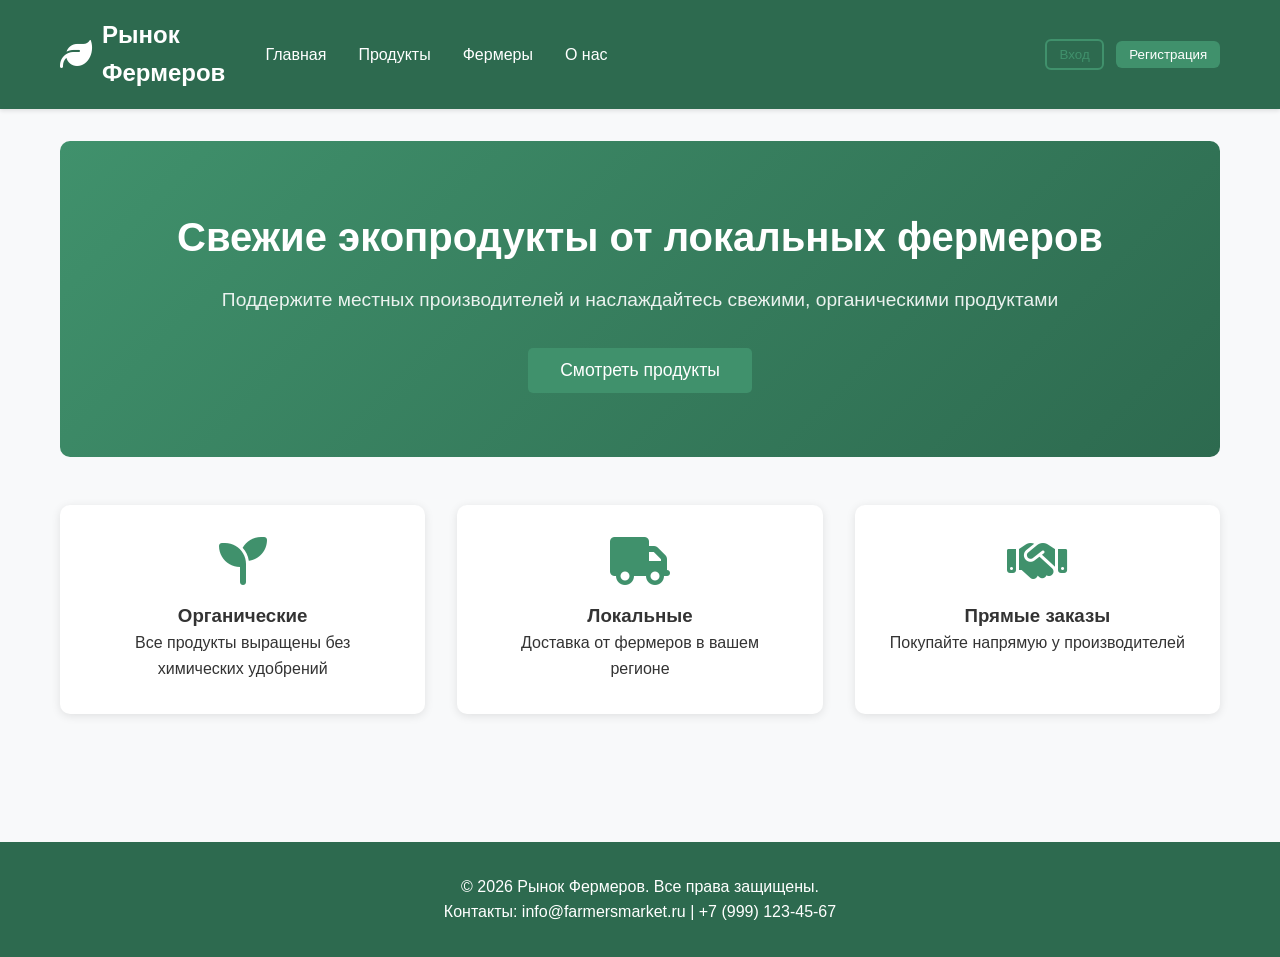
==== static/index.html @ 3bd8300f "fix" ====
<!DOCTYPE html>
<html lang="ru">
<head>
    <meta charset="UTF-8">
    <meta name="viewport" content="width=device-width, initial-scale=1.0">
    <title>Рынок Фермеров - Экологичные продукты</title>
    <link rel="stylesheet" href="styles.css">
    <link rel="stylesheet" href="https://cdnjs.cloudflare.com/ajax/libs/font-awesome/6.4.0/css/all.min.css">
</head>
<body>
    <nav class="navbar">
        <div class="container">
            <div class="logo">
                <i class="fas fa-leaf"></i>
                <h1>Рынок Фермеров</h1>
            </div>
<div class="nav-links">
    <div class="nav-left">
        <a href="#" onclick="showPage('home')">Главная</a>
        <a href="#" onclick="showPage('products')">Продукты</a>
        <a href="#" onclick="showPage('farmers')">Фермеры</a>
        <a href="#" onclick="showPage('about')">О нас</a>
    </div>

    <div class="nav-right">
        <div id="auth-buttons">
            <button class="btn btn-outline" onclick="showPage('login')">Вход</button>
            <button class="btn btn-primary" onclick="showPage('register')">Регистрация</button>
        </div>

        <div id="user-menu" class="hidden">
            <span id="username-display"></span>
            <button class="btn btn-outline" onclick="showPage('cart')">Корзина</button>
            <button class="btn btn-outline" onclick="showPage('orders')">Мои заказы</button>
            <button class="btn btn-primary" onclick="showPage('dashboard')">Кабинет</button>
            <button id="admin-btn" class="btn btn-outline hidden" onclick="showPage('admin')">Админка</button>
            <button class="btn btn-outline" onclick="logout()">Выход</button>
        </div>
    </div>
</div>

            </div>
        </div>
    </nav>

    <div class="container">
        <div id="home-page" class="page active">
            <div class="hero">
                <h2>Свежие экопродукты от локальных фермеров</h2>
                <p>Поддержите местных производителей и наслаждайтесь свежими, органическими продуктами</p>
                <button class="btn btn-primary btn-large" onclick="showPage('products')">
                    Смотреть продукты
                </button>
            </div>
            
            <div class="features">
                <div class="feature-card">
                    <i class="fas fa-seedling"></i>
                    <h3>Органические</h3>
                    <p>Все продукты выращены без химических удобрений</p>
                </div>
                <div class="feature-card">
                    <i class="fas fa-truck"></i>
                    <h3>Локальные</h3>
                    <p>Доставка от фермеров в вашем регионе</p>
                </div>
                <div class="feature-card">
                    <i class="fas fa-handshake"></i>
                    <h3>Прямые заказы</h3>
                    <p>Покупайте напрямую у производителей</p>
                </div>
            </div>
        </div>

        <div id="login-page" class="page hidden">
            <div class="auth-container">
                <h2>Вход в систему</h2>
                <form id="login-form">
                    <div class="form-group">
                        <label for="login-username">Имя пользователя</label>
                        <input type="text" id="login-username" required>
                    </div>
                    <div class="form-group">
                        <label for="login-password">Пароль</label>
                        <input type="password" id="login-password" required>
                    </div>
                    <button type="submit" class="btn btn-primary btn-block">Войти</button>
                </form>
                <p class="auth-link">
                    Нет аккаунта? <a href="#" onclick="showPage('register')">Зарегистрируйтесь</a>
                </p>
            </div>
        </div>

        <div id="register-page" class="page hidden">
            <div class="auth-container">
                <h2>Регистрация</h2>
                <form id="register-form">
                    <div class="form-group">
                        <label for="register-email">Email</label>
                        <input type="email" id="register-email" required>
                    </div>
                    <div class="form-group">
                        <label for="register-username">Имя пользователя</label>
                        <input type="text" id="register-username" required>
                    </div>
                    <div class="form-group">
                        <label for="register-fullname">Полное имя</label>
                        <input type="text" id="register-fullname">
                    </div>
                    <div class="form-group">
                        <label for="register-password">Пароль</label>
                        <input type="password" id="register-password" required>
                    </div>
                    <div class="form-group">
                        <label for="register-phone">Телефон</label>
                        <input type="tel" id="register-phone">
                    </div>
                    <div class="form-group checkbox-group">
                        <input type="checkbox" id="register-is-farmer">
                        <label for="register-is-farmer">Я фермер/производитель</label>
                    </div>
                    <div id="farmer-fields" class="hidden">
                        <div class="form-group">
                            <label for="register-farm-name">Название фермы</label>
                            <input type="text" id="register-farm-name">
                        </div>
                        <div class="form-group">
                            <label for="register-location">Местоположение</label>
                            <input type="text" id="register-location">
                        </div>
                    </div>
                    <button type="submit" class="btn btn-primary btn-block">Зарегистрироваться</button>
                </form>
                <p class="auth-link">
                    Уже есть аккаунт? <a href="#" onclick="showPage('login')">Войдите</a>
                </p>
            </div>
        </div>

        <div id="products-page" class="page hidden">
            <h2>Наши продукты</h2>
            <div class="filters">
                <select id="category-filter">
                    <option value="">Все категории</option>
                    <option value="овощи">Овощи</option>
                    <option value="фрукты">Фрукты</option>
                    <option value="молочные">Молочные продукты</option>
                    <option value="мясо">Мясо</option>
                </select>
                <button class="btn btn-outline" onclick="loadProducts()">Применить фильтры</button>
                <button id="add-product-btn" class="btn btn-primary hidden" onclick="showPage('add-product')">
                    <i class="fas fa-plus"></i> Добавить продукт
                </button>
            </div>
            <div id="products-list" class="products-grid">

            </div>
        </div>


        <div id="add-product-page" class="page hidden">
            <div class="auth-container">
                <h2>Добавить продукт</h2>
                <form id="add-product-form">
                    <div class="form-group">
                        <label for="product-name">Название</label>
                        <input type="text" id="product-name" required>
                    </div>
                    <div class="form-group">
                        <label for="product-description">Описание</label>
                        <textarea id="product-description" rows="3"></textarea>
                    </div>
                    <div class="form-group">
                        <label for="product-price">Цена</label>
                        <input type="number" id="product-price" step="0.01" required>
                    </div>
                    <div class="form-group">
                        <label for="product-category">Категория</label>
                        <select id="product-category" required>
                            <option value="овощи">Овощи</option>
                            <option value="фрукты">Фрукты</option>
                            <option value="молочные">Молочные продукты</option>
                            <option value="мясо">Мясо</option>
                            <option value="зерновые">Зерновые</option>
                        </select>
                    </div>
                    <div class="form-group">
                        <label for="product-quantity">Количество</label>
                        <input type="number" id="product-quantity" required>
                    </div>
                    <div class="form-group">
                        <label for="product-unit">Единица измерения</label>
                        <input type="text" id="product-unit" value="кг">
                    </div>
                    <div class="form-group checkbox-group">
                        <input type="checkbox" id="product-organic">
                        <label for="product-organic">Органический сертификат</label>
                    </div>
                    <button type="submit" class="btn btn-primary btn-block">Добавить продукт</button>
                </form>
            </div>
        </div>


        <div id="farmers-page" class="page hidden">
            <h2>Наши фермеры</h2>
            <div id="farmers-list" class="farmers-grid">
            </div>
        </div>


        <div id="dashboard-page" class="page hidden">
            <h2>Личный кабинет</h2>
            <div class="dashboard">
                <div class="user-info">
                    <h3>Информация о профиле</h3>
                    <div id="user-info-content">

                    </div>
                </div>
                <div class="user-products">
                    <h3>Мои продукты</h3>
                    <div id="user-products-list">

                    </div>
                </div>
            </div>
        </div>


        <div id="cart-page" class="page hidden">
            <h2>Корзина</h2>
            <div id="cart-empty" class="auth-container hidden">
                <h2>Корзина пуста</h2>
                <p>Добавьте товары из каталога.</p>
                <button class="btn btn-primary btn-block" onclick="showPage('products')">Вернуться к товарам</button>
            </div>

            <div id="cart-filled" class="hidden">
                <div class="filters">
                    <input id="cart-search" type="text" placeholder="Поиск по корзине..." style="flex:1; padding:0.75rem; border:1px solid #ddd; border-radius:5px;">
                    <button class="btn btn-outline" onclick="clearCart()">Очистить корзину</button>
                </div>

                <div id="cart-items" class="products-grid"></div>

                <div class="auth-container" style="margin-top: 2rem;">
                    <h3>Итого</h3>
                    <p><strong>Сумма:</strong> <span id="cart-total">0</span> ₽</p>
                    <button class="btn btn-primary btn-block" onclick="showPage('checkout')">Оформить заказ</button>
                </div>
            </div>
        </div>


        <div id="checkout-page" class="page hidden">
            <div class="auth-container">
                <h2>Оформление заказа</h2>

                <form id="checkout-form">
                    <div class="form-group">
                        <label for="delivery-address">Адрес доставки</label>
                        <textarea id="delivery-address" rows="3" required></textarea>
                    </div>

                    <div class="form-group">
                        <label for="delivery-type">Способ доставки</label>
                        <select id="delivery-type" required>
                            <option value="courier">Курьер</option>
                            <option value="pickup">Самовывоз</option>
                        </select>
                    </div>

                    <div class="form-group checkbox-group">
                        <input type="checkbox" id="agree-terms" required>
                        <label for="agree-terms">Согласен с условиями оформления заказа</label>
                    </div>

                    <button type="submit" class="btn btn-primary btn-block">Подтвердить заказ</button>
                    <button type="button" class="btn btn-outline btn-block" onclick="showPage('cart')" style="margin-top: 10px;">Назад в корзину</button>
                </form>
            </div>
        </div>


        <div id="orders-page" class="page hidden">
            <h2>Мои заказы</h2>

            <div class="filters">
                <input id="orders-search" type="text" placeholder="Поиск..." style="flex:1; padding:0.75rem; border:1px solid #ddd; border-radius:5px;">
                <button class="btn btn-outline" onclick="showPage('home')">На главную</button>
            </div>

            <div id="orders-list" class="farmers-grid"></div>
        </div>


        <div id="admin-page" class="page hidden">
            <h2>Панель администратора</h2>

            <div class="dashboard">
                <div class="user-info">
                    <h3>Пользователи</h3>
                    <div id="admin-users" class="farmers-grid"></div>
                </div>
                <div class="user-products">
                    <h3>Товары</h3>
                    <div id="admin-products" class="products-grid"></div>
                    <h3 style="margin-top: 2rem;">Заказы</h3>
                    <div id="admin-orders" class="farmers-grid"></div>
                </div>
            </div>
        </div>



        <div id="about-page" class="page hidden">
            <h2>О нашем сообществе</h2>
            <div class="about-content">
                <p>Мы создаем прямое соединение между локальными фермерами и потребителями, которые ценят свежие, экологически чистые продукты.</p>
                <h3>Наши принципы:</h3>
                <ul>
                    <li>Поддержка местных производителей</li>
                    <li>Прозрачность происхождения продуктов</li>
                    <li>Экологичное земледелие</li>
                    <li>Справедливые цены</li>
                </ul>
            </div>
        </div>
    </div>

    <footer>
        <div class="container">
            <p>© 2026 Рынок Фермеров. Все права защищены.</p>
            <p>Контакты: info@farmersmarket.ru | +7 (999) 123-45-67</p>
        </div>
    </footer>

    <script src="auth.js"></script>
    <script src="app.js"></script>
    <script src="products.js"></script>
</body>
</html>
---- static/styles.css ----
* {
    margin: 0;
    padding: 0;
    box-sizing: border-box;
}

body {
    font-family: 'Segoe UI', Tahoma, Geneva, Verdana, sans-serif;
    line-height: 1.6;
    color: #333;
    background-color: #f8f9fa;
}

.container {
    max-width: 1200px;
    margin: 0 auto;
    padding: 0 20px;
}

.navbar {
    background-color: #2d6a4f;
    color: white;
    padding: 1rem 0;
    box-shadow: 0 2px 4px rgba(0,0,0,0.1);
}

.navbar .container {
    display: flex;
    justify-content: space-between;
    align-items: center;
}

.logo {
    display: flex;
    align-items: center;
    gap: 10px;
}

.logo i {
    font-size: 2rem;
}

.nav-links {
    display: flex;
    align-items: center;
    gap: 2rem;
}

.nav-links a {
    color: white;
    text-decoration: none;
    font-weight: 500;
    transition: opacity 0.3s;
}

.nav-links a:hover {
    opacity: 0.8;
}

.btn {
    padding: 0.5rem 1rem;
    border: none;
    border-radius: 5px;
    cursor: pointer;
    font-weight: 500;
    transition: all 0.3s;
}

.btn-primary {
    background-color: #40916c;
    color: white;
}

.btn-primary:hover {
    background-color: #2d6a4f;
}

.btn-outline {
    background-color: transparent;
    border: 2px solid #40916c;
    color: #40916c;
}

.btn-outline:hover {
    background-color: #40916c;
    color: white;
}

.btn-large {
    padding: 0.75rem 2rem;
    font-size: 1.1rem;
}

.btn-block {
    width: 100%;
}

.page {
    padding: 2rem 0;
    min-height: 60vh;
}

.page.active {
    display: block;
}

.page.hidden {
    display: none;
}

.hero {
    text-align: center;
    padding: 4rem 0;
    background: linear-gradient(135deg, #40916c, #2d6a4f);
    color: white;
    border-radius: 10px;
    margin-bottom: 3rem;
}

.hero h2 {
    font-size: 2.5rem;
    margin-bottom: 1rem;
}

.hero p {
    font-size: 1.2rem;
    margin-bottom: 2rem;
    opacity: 0.9;
}

.features {
    display: grid;
    grid-template-columns: repeat(auto-fit, minmax(250px, 1fr));
    gap: 2rem;
    margin-bottom: 3rem;
}

.feature-card {
    background: white;
    padding: 2rem;
    border-radius: 10px;
    text-align: center;
    box-shadow: 0 2px 10px rgba(0,0,0,0.1);
    transition: transform 0.3s;
}

.feature-card:hover {
    transform: translateY(-5px);
}

.feature-card i {
    font-size: 3rem;
    color: #40916c;
    margin-bottom: 1rem;
}

.auth-container {
    max-width: 500px;
    margin: 0 auto;
    background: white;
    padding: 2rem;
    border-radius: 10px;
    box-shadow: 0 2px 10px rgba(0,0,0,0.1);
}

.auth-container h2 {
    text-align: center;
    margin-bottom: 2rem;
    color: #2d6a4f;
}

.form-group {
    margin-bottom: 1.5rem;
}

.form-group label {
    display: block;
    margin-bottom: 0.5rem;
    font-weight: 500;
}

.form-group input,
.form-group select,
.form-group textarea {
    width: 100%;
    padding: 0.75rem;
    border: 1px solid #ddd;
    border-radius: 5px;
    font-size: 1rem;
}

.form-group input:focus,
.form-group select:focus,
.form-group textarea:focus {
    outline: none;
    border-color: #40916c;
}

.checkbox-group {
    display: flex;
    align-items: center;
    gap: 0.5rem;
}

.checkbox-group input[type="checkbox"] {
    width: auto;
}

.auth-link {
    text-align: center;
    margin-top: 1rem;
}

.auth-link a {
    color: #40916c;
    text-decoration: none;
}

.auth-link a:hover {
    text-decoration: underline;
}

.products-grid {
    display: grid;
    grid-template-columns: repeat(auto-fill, minmax(250px, 1fr));
    gap: 2rem;
    margin-top: 2rem;
}

.product-card {
    background: white;
    border-radius: 10px;
    overflow: hidden;
    box-shadow: 0 2px 10px rgba(0,0,0,0.1);
    transition: transform 0.3s;
}

.product-card:hover {
    transform: translateY(-5px);
}

.product-image {
    height: 200px;
    background-color: #e9ecef;
    display: flex;
    align-items: center;
    justify-content: center;
}

.product-image i {
    font-size: 4rem;
    color: #40916c;
}

.product-info {
    padding: 1.5rem;
}

.product-info h3 {
    margin-bottom: 0.5rem;
    color: #2d6a4f;
}

.product-price {
    font-size: 1.5rem;
    font-weight: bold;
    color: #40916c;
    margin: 0.5rem 0;
}

.organic-badge {
    display: inline-block;
    background-color: #d4edda;
    color: #155724;
    padding: 0.25rem 0.5rem;
    border-radius: 3px;
    font-size: 0.875rem;
    margin-top: 0.5rem;
}

.farmers-grid {
    display: grid;
    grid-template-columns: repeat(auto-fill, minmax(300px, 1fr));
    gap: 2rem;
    margin-top: 2rem;
}

.farmer-card {
    background: white;
    padding: 2rem;
    border-radius: 10px;
    text-align: center;
    box-shadow: 0 2px 10px rgba(0,0,0,0.1);
}

.dashboard {
    display: grid;
    grid-template-columns: 1fr 2fr;
    gap: 2rem;
    margin-top: 2rem;
}

.user-info, .user-products {
    background: white;
    padding: 2rem;
    border-radius: 10px;
    box-shadow: 0 2px 10px rgba(0,0,0,0.1);
}

.filters {
    display: flex;
    gap: 1rem;
    align-items: center;
    margin-bottom: 2rem;
    flex-wrap: wrap;
}

footer {
    background-color: #2d6a4f;
    color: white;
    text-align: center;
    padding: 2rem 0;
    margin-top: 3rem;
}

@media (max-width: 768px) {
    .nav-links {
        flex-direction: column;
        gap: 1rem;
    }
    
    .hero h2 {
        font-size: 2rem;
    }
    
    .dashboard {
        grid-template-columns: 1fr;
    }
}
.hidden { display: none !important; }

.nav-links{
    display: flex;
    align-items: center;
    justify-content: space-between;
    gap: 1rem;
    width: 100%;
}

.nav-left{
    display: flex;
    align-items: center;
    gap: 2rem;
}

.nav-right{
    display: flex;
    align-items: center;
    justify-content: flex-end;
}

#auth-buttons,
#user-menu{
    display: flex;
    align-items: center;
    gap: 0.75rem;
}

#username-display{
    font-weight: 600;
    white-space: nowrap;
    max-width: 140px;
    overflow: hidden;
    text-overflow: ellipsis;
}

.navbar .btn{
    padding: 0.4rem 0.8rem;
    border-radius: 6px;
}

@media (max-width: 900px){
    .nav-links{
        flex-direction: column;
        align-items: flex-start;
    }
    .nav-left{
        flex-wrap: wrap;
        gap: 1rem;
    }
    #auth-buttons,
    #user-menu{
        flex-wrap: wrap;
    }
}
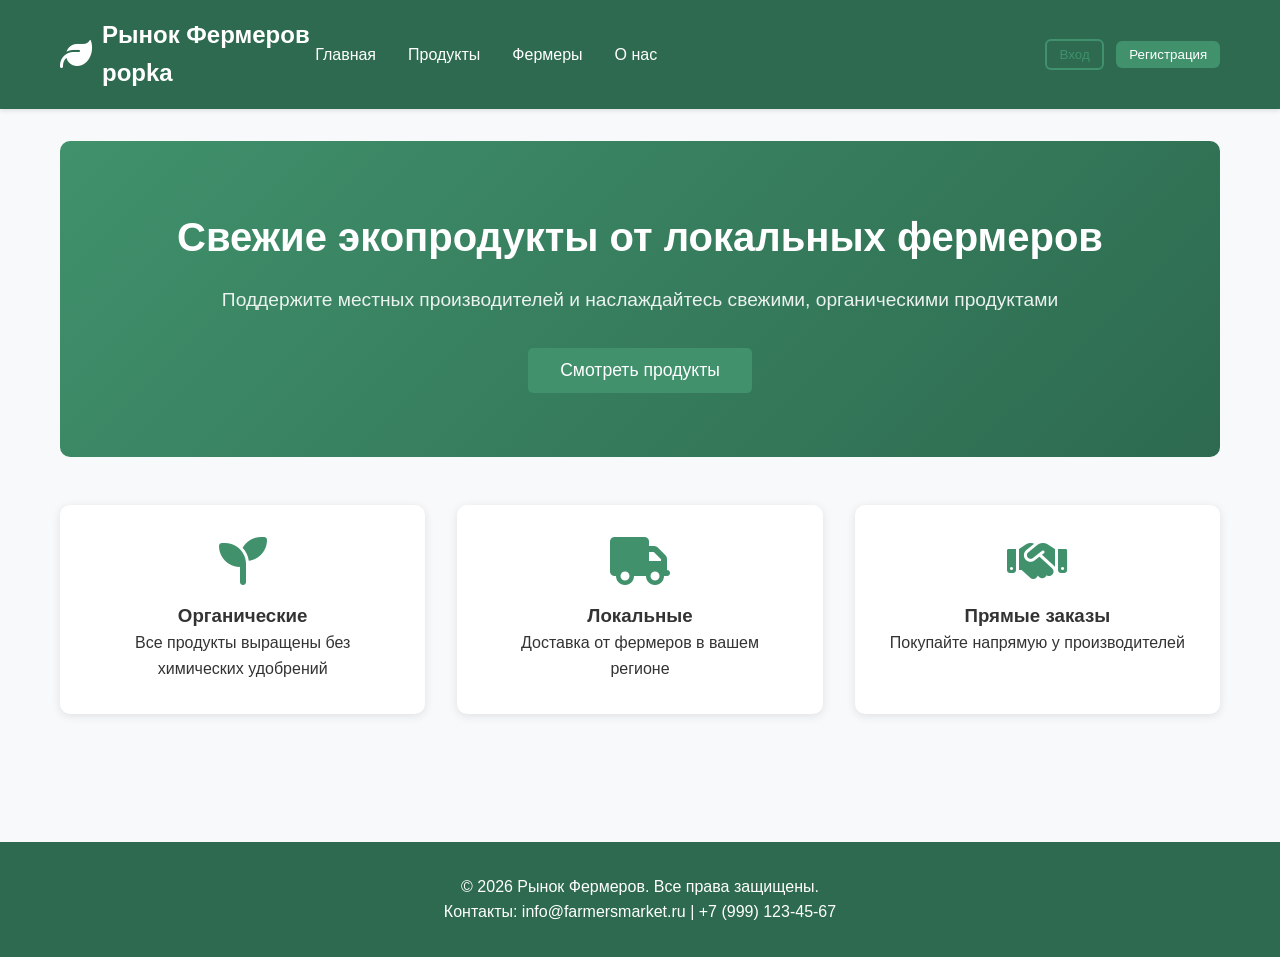
==== commit 026cb2b0: "fix" ====
--- a/static/index.html
+++ b/static/index.html
@@ -13,7 +13,7 @@
         <div class="container">
             <div class="logo">
                 <i class="fas fa-leaf"></i>
-                <h1>Рынок Фермеров</h1>
+                <h1>Рынок Фермеров popka</h1>
             </div>
 <div class="nav-links">
     <div class="nav-left">
